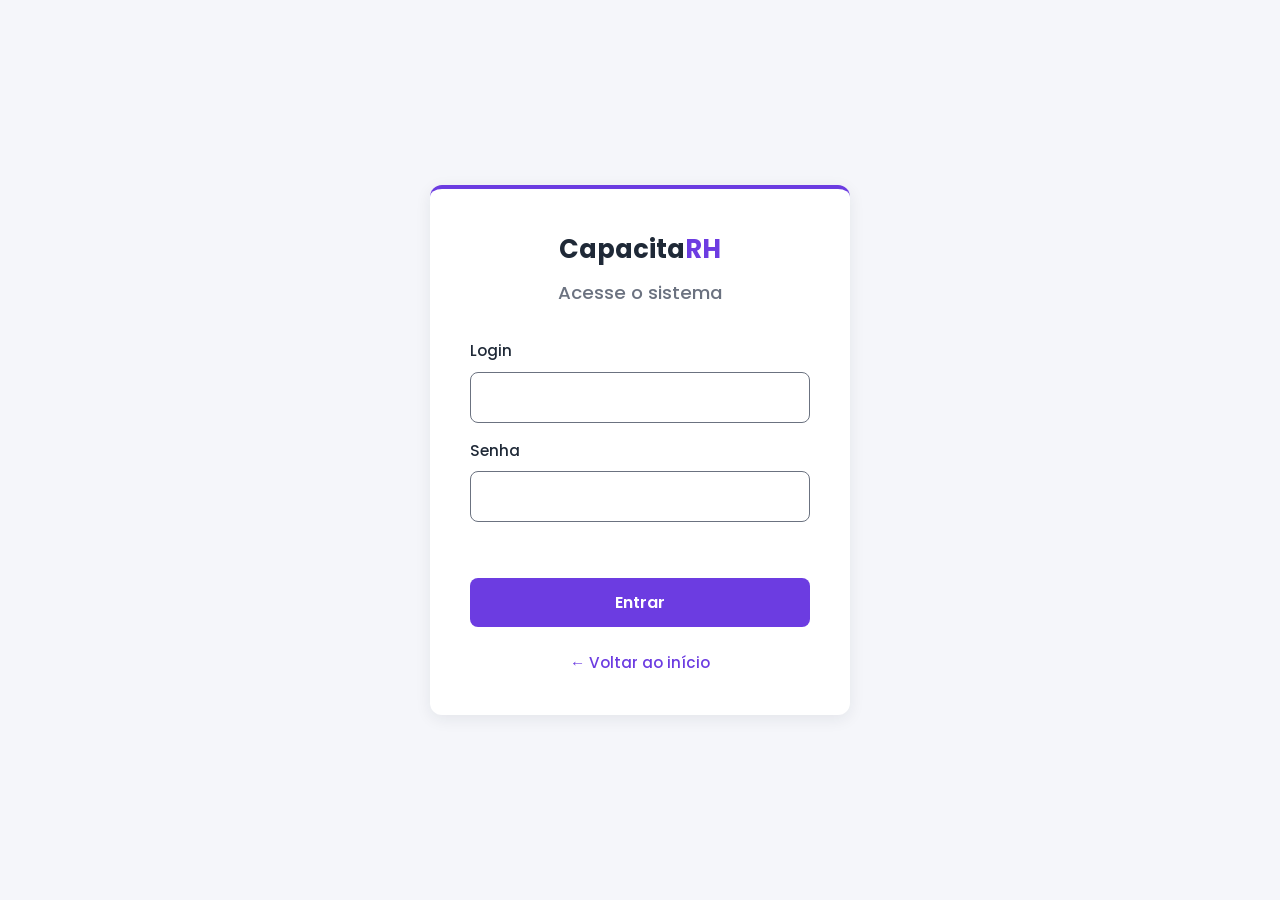
==== cadastro1.html @ ce189415 "feat:Adicionando a pagina dashboard" ====
<!DOCTYPE html>
<html lang="pt-BR">
<head>
  <meta charset="UTF-8">
  <meta name="viewport" content="width=device-width, initial-scale=1.0">
  <title>Cadastro 1 | CapacitaRH</title>
  <script src="js/sessao.js"></script>
</head>
<body>
  <main>
    <h1>Cadastro 1</h1>
    <p>Esta tela será construída na Sprint 5.</p>
    <a href="dashboard.html">Voltar à Tela Principal</a>
  </main>
</body>
</html>
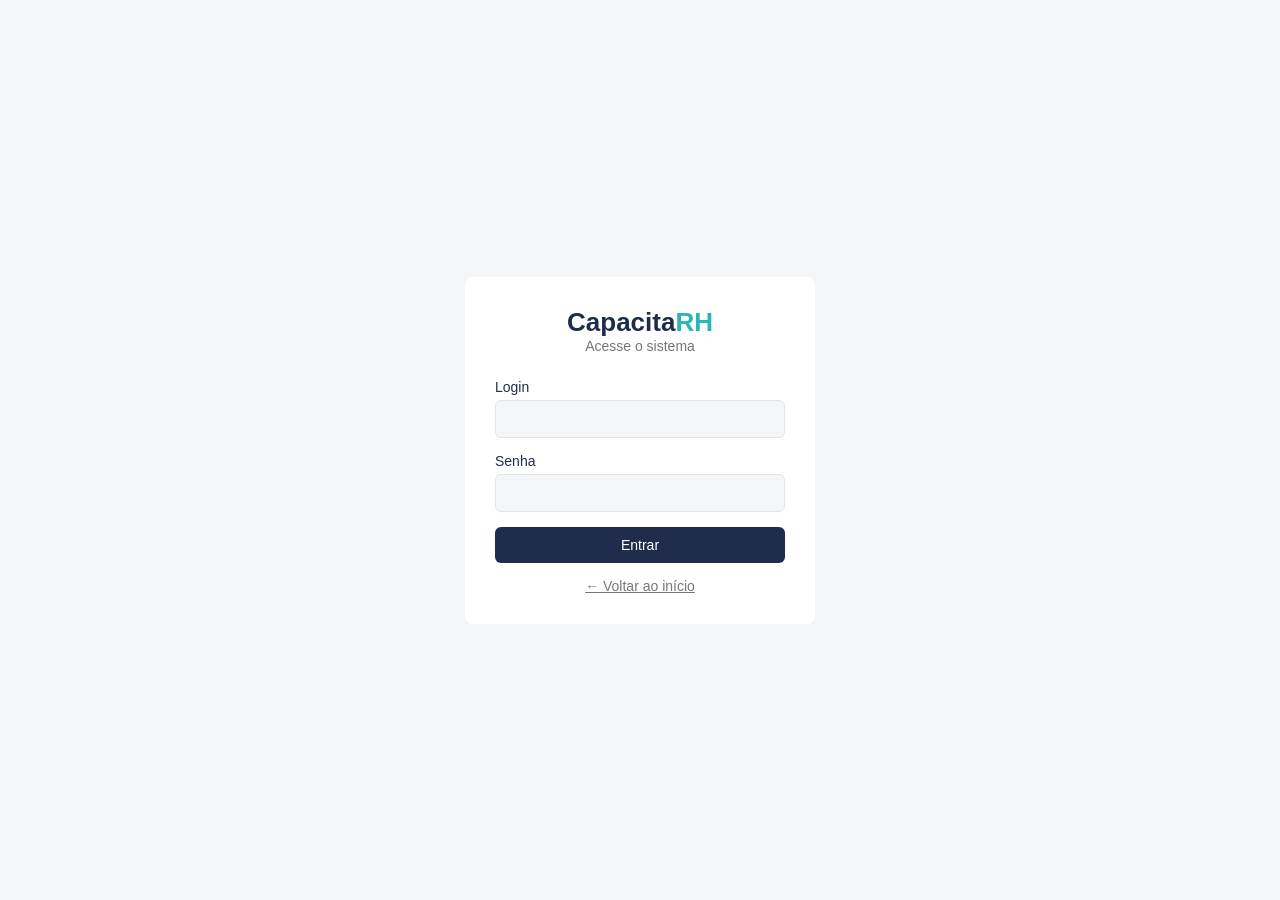
==== commit 06b17f1c: "feat: renomeia pessoas.html para cadastro1.html Co-Authored-By: Claude Opus 5.5 <noreply@anthropic.c" ====
--- a/cadastro1.html
+++ b/cadastro1.html
@@ -1,16 +1,131 @@
 <!DOCTYPE html>
 <html lang="pt-BR">
 <head>
-  <meta charset="UTF-8">
-  <meta name="viewport" content="width=device-width, initial-scale=1.0">
-  <title>Cadastro 1 | CapacitaRH</title>
-  <script src="js/sessao.js"></script>
+    <meta charset="UTF-8">
+    <meta name="viewport" content="width=device-width, initial-scale=1.0">
+    <title>Pessoas | CapacitaRH</title>
+
+    <!-- Proteção: sem login, volta para o login antes de mostrar a página -->
+    <script src="js/sessao.js"></script>
+
+    <!-- CSS próprio desta página -->
+    <link rel="stylesheet" href="css/pessoas.css">
 </head>
 <body>
-  <main>
-    <h1>Cadastro 1</h1>
-    <p>Esta tela será construída na Sprint 5.</p>
-    <a href="dashboard.html">Voltar à Tela Principal</a>
-  </main>
+    <!-- MENU LATERAL -->
+    <aside class="menu" id="menu">
+        <a href="dashboard.html" class="logo">Capacita<span>RH</span></a>
+
+        <nav aria-label="Menu principal">
+            <ul>
+                <li><a href="dashboard.html">Início</a></li>
+                <li><a href="usuarios.html">Usuários</a></li>
+                <li><a href="pessoas.html" class="ativo" aria-current="page">Pessoas</a></li>
+                <li><a href="cadastro2.html">Cadastro 2</a></li>
+            </ul>
+        </nav>
+    </aside>
+
+    <!-- ÁREA DA DIREITA: barra do topo e conteúdo -->
+    <div class="pagina">
+        <header class="topo">
+            <button class="botao-menu" id="menu-toggle" type="button" aria-label="Abrir menu" aria-expanded="false" aria-controls="menu">
+                <span class="barra"></span>
+                <span class="barra"></span>
+                <span class="barra"></span>
+            </button>
+
+            <p class="ola">Olá, <strong id="nome-usuario">usuário</strong></p>
+
+            <button class="botao-sair" id="botao-sair" type="button">Sair</button>
+        </header>
+
+        <main class="conteudo">
+            <!-- TÍTULO E BOTÃO NOVO -->
+            <div class="cabecalho-pagina">
+                <h1>Pessoas</h1>
+                <button class="botao-novo" id="botao-novo" type="button">+ Nova pessoa</button>
+            </div>
+
+            <!-- PESQUISA -->
+            <div class="pesquisa">
+                <label for="campo-pesquisa">Pesquisar</label>
+                <input type="search" id="campo-pesquisa" placeholder="Nome ou CPF">
+            </div>
+
+            <!-- LISTAGEM -->
+            <section aria-label="Lista de pessoas">
+                <div class="rolagem">
+                    <table class="tabela">
+                        <thead>
+                            <tr>
+                                <th>ID</th>
+                                <th>Nome</th>
+                                <th>CPF</th>
+                                <th>Nascimento</th>
+                                <th>Telefone</th>
+                                <th>Tipo</th>
+                                <th>Ações</th>
+                            </tr>
+                        </thead>
+                        <tbody id="corpo-tabela">
+                            <!-- As linhas são criadas pelo JavaScript -->
+                        </tbody>
+                    </table>
+                </div>
+
+                <p class="vazio" id="mensagem-vazia" hidden>Nenhuma pessoa encontrada.</p>
+            </section>
+
+            <!-- JANELA (MODAL) PARA INCLUIR E EDITAR -->
+            <dialog class="janela" id="janela-pessoa" aria-labelledby="titulo-janela">
+                <form id="form-pessoa" novalidate>
+                    <header class="janela-topo">
+                        <h2 id="titulo-janela">Nova pessoa</h2>
+                        <button class="botao-fechar" id="botao-fechar" type="button" aria-label="Fechar">&times;</button>
+                    </header>
+
+                    <div class="campos">
+                        <div class="campo campo-largo">
+                            <label for="campo-nome">Nome</label>
+                            <input type="text" id="campo-nome" maxlength="200" autofocus>
+                        </div>
+
+                        <div class="campo">
+                            <label for="campo-cpf">CPF</label>
+                            <input type="text" id="campo-cpf" maxlength="14" inputmode="numeric" placeholder="000.000.000-00">
+                        </div>
+
+                        <div class="campo">
+                            <label for="campo-nascimento">Nascimento</label>
+                            <input type="date" id="campo-nascimento">
+                        </div>
+
+                        <div class="campo">
+                            <label for="campo-telefone">Telefone</label>
+                            <input type="tel" id="campo-telefone" maxlength="15" placeholder="(00) 00000-0000">
+                        </div>
+
+                        <div class="campo">
+                            <label for="campo-tipo">Tipo de pessoa</label>
+                            <select id="campo-tipo">
+                                <option value="">Selecione</option>
+                                <!-- As outras opções são criadas pelo JavaScript -->
+                            </select>
+                        </div>
+                    </div>
+
+                    <p class="mensagem-erro" id="mensagem-erro" role="alert"></p>
+
+                    <div class="janela-botoes">
+                        <button class="botao-cancelar" id="botao-cancelar" type="button">Cancelar</button>
+                        <button class="botao-salvar" type="submit">Salvar</button>
+                    </div>
+                </form>
+            </dialog>
+        </main>
+    </div>
+
+    <script src="js/pessoas.js"></script>
 </body>
 </html>
--- a/css/pessoas.css
+++ b/css/pessoas.css
@@ -0,0 +1,384 @@
+/* Cadastro de pessoas - CapacitaRH */
+
+* {
+  margin: 0;
+  padding: 0;
+  box-sizing: border-box;
+}
+
+body {
+  font-family: Arial, sans-serif;
+  font-size: 14px;
+  color: #333;
+  background-color: white;
+}
+
+a {
+  color: inherit;
+  text-decoration: none;
+}
+
+ul {
+  list-style: none;
+}
+
+button {
+  font-family: inherit;
+  font-size: 14px;
+  cursor: pointer;
+  transition: background-color 0.2s, color 0.2s;
+}
+
+/* menu lateral (no celular começa escondido) */
+.menu {
+  display: none;
+  position: fixed;
+  top: 60px;
+  bottom: 0;
+  left: 0;
+  width: 220px;
+  padding: 25px 15px 25px 0;
+  background-color: #f4f5f7;
+}
+
+.menu.aberto {
+  display: block;
+}
+
+.logo {
+  display: block;
+  margin-bottom: 30px;
+  padding-left: 20px;
+  font-size: 22px;
+  font-weight: bold;
+  color: #1f2c4c;
+}
+
+.logo span {
+  color: #2bb5b5;
+}
+
+.menu li a {
+  display: block;
+  margin-bottom: 5px;
+  padding: 10px 20px;
+  color: #777;
+  border-radius: 0 20px 20px 0;
+}
+
+.menu li a:hover {
+  color: #1f2c4c;
+}
+
+.menu li a.ativo {
+  background-color: #b9eff0;
+  color: #1f2c4c;
+  font-weight: bold;
+}
+
+/* barra do topo */
+.topo {
+  display: flex;
+  align-items: center;
+  gap: 15px;
+  height: 60px;
+  padding: 0 20px;
+}
+
+.botao-menu {
+  padding: 5px;
+  background: none;
+  border: none;
+}
+
+.barra {
+  display: block;
+  width: 22px;
+  height: 3px;
+  margin: 4px 0;
+  background-color: #1f2c4c;
+}
+
+.ola {
+  flex: 1;
+}
+
+.botao-sair {
+  padding: 8px 16px;
+  border: none;
+  border-radius: 6px;
+  background-color: #1f2c4c;
+  color: white;
+}
+
+.botao-sair:hover {
+  background-color: #33446b;
+}
+
+/* conteúdo */
+.conteudo {
+  padding: 20px;
+}
+
+.cabecalho-pagina {
+  display: flex;
+  flex-wrap: wrap;
+  justify-content: space-between;
+  align-items: center;
+  gap: 10px;
+  margin-bottom: 20px;
+}
+
+.cabecalho-pagina h1 {
+  font-size: 24px;
+  color: #1f2c4c;
+}
+
+.botao-novo {
+  padding: 10px 16px;
+  border: none;
+  border-radius: 6px;
+  background-color: #2bb5b5;
+  color: white;
+  font-weight: bold;
+}
+
+.botao-novo:hover {
+  background-color: #239999;
+}
+
+/* pesquisa */
+.pesquisa {
+  margin-bottom: 20px;
+}
+
+.pesquisa label {
+  display: block;
+  margin-bottom: 5px;
+  color: #777;
+  font-size: 12px;
+}
+
+/* campos (pesquisa e formulário) */
+input,
+select {
+  width: 100%;
+  padding: 10px;
+  border: 1px solid #e2e4e8;
+  border-radius: 6px;
+  background-color: #f4f5f7;
+  font-size: 14px;
+}
+
+input:focus,
+select:focus {
+  outline: none;
+  border-color: #2bb5b5;
+  background-color: white;
+}
+
+input.erro,
+select.erro {
+  border-color: red;
+}
+
+/* tabela (no celular rola para o lado) */
+.rolagem {
+  overflow-x: auto;
+}
+
+.tabela {
+  width: 100%;
+  min-width: 750px;
+  border-collapse: collapse;
+}
+
+.tabela th {
+  padding: 12px 15px;
+  background-color: #f4f5f7;
+  color: #777;
+  font-size: 12px;
+  font-weight: normal;
+  text-align: left;
+}
+
+.tabela td {
+  padding: 14px 15px;
+  white-space: nowrap;
+}
+
+.tabela tbody tr:nth-child(even) {
+  background-color: #f4f5f7;
+}
+
+.tabela tbody tr:hover {
+  background-color: #e8fafa;
+}
+
+/* botões de cada linha */
+.botao-editar,
+.botao-excluir {
+  margin-right: 5px;
+  padding: 6px 12px;
+  border-radius: 6px;
+  background-color: white;
+}
+
+.botao-editar {
+  border: 1px solid #1f2c4c;
+  color: #1f2c4c;
+}
+
+.botao-editar:hover {
+  background-color: #1f2c4c;
+  color: white;
+}
+
+.botao-excluir {
+  border: 1px solid red;
+  color: red;
+}
+
+.botao-excluir:hover {
+  background-color: red;
+  color: white;
+}
+
+.botao-excluir:disabled {
+  border-color: #e2e4e8;
+  background-color: white;
+  color: #bbb;
+  cursor: not-allowed;
+}
+
+.vazio {
+  padding: 20px;
+  color: #777;
+  text-align: center;
+}
+
+/* janela (modal) */
+.janela {
+  width: 90%;
+  max-width: 600px;
+  margin: auto;
+  padding: 25px;
+  border: none;
+  border-radius: 8px;
+}
+
+.janela::backdrop {
+  background-color: rgba(31, 44, 76, 0.5);
+}
+
+.janela-topo {
+  display: flex;
+  justify-content: space-between;
+  align-items: center;
+  margin-bottom: 20px;
+}
+
+.janela-topo h2 {
+  font-size: 18px;
+  color: #1f2c4c;
+}
+
+.botao-fechar {
+  border: none;
+  background: none;
+  color: #777;
+  font-size: 24px;
+  line-height: 1;
+}
+
+.botao-fechar:hover {
+  color: #1f2c4c;
+}
+
+/* no celular, um campo embaixo do outro */
+.campos {
+  display: grid;
+  grid-template-columns: 1fr;
+  gap: 15px;
+  margin-bottom: 15px;
+}
+
+.campo label {
+  display: block;
+  margin-bottom: 5px;
+  color: #1f2c4c;
+}
+
+.mensagem-erro {
+  margin-bottom: 10px;
+  color: red;
+  font-size: 13px;
+}
+
+.janela-botoes {
+  display: flex;
+  justify-content: flex-end;
+  gap: 10px;
+}
+
+.botao-cancelar,
+.botao-salvar {
+  padding: 10px 16px;
+  border: none;
+  border-radius: 6px;
+}
+
+.botao-cancelar {
+  background-color: #e2e4e8;
+  color: #333;
+}
+
+.botao-cancelar:hover {
+  background-color: #d0d3d9;
+}
+
+.botao-salvar {
+  background-color: #1f2c4c;
+  color: white;
+}
+
+.botao-salvar:hover {
+  background-color: #33446b;
+}
+
+/* tablet: formulário em duas colunas */
+@media (min-width: 768px) {
+  .campos {
+    grid-template-columns: 1fr 1fr;
+  }
+
+  .campo-largo {
+    grid-column: span 2;
+  }
+}
+
+/* computador: menu sempre aberto do lado esquerdo */
+@media (min-width: 1024px) {
+  .botao-menu {
+    display: none;
+  }
+
+  .menu {
+    display: block;
+    top: 0;
+  }
+
+  .pagina {
+    margin-left: 220px;
+  }
+
+  .topo,
+  .conteudo {
+    padding-left: 30px;
+    padding-right: 30px;
+  }
+
+  .pesquisa {
+    max-width: 350px;
+  }
+}
